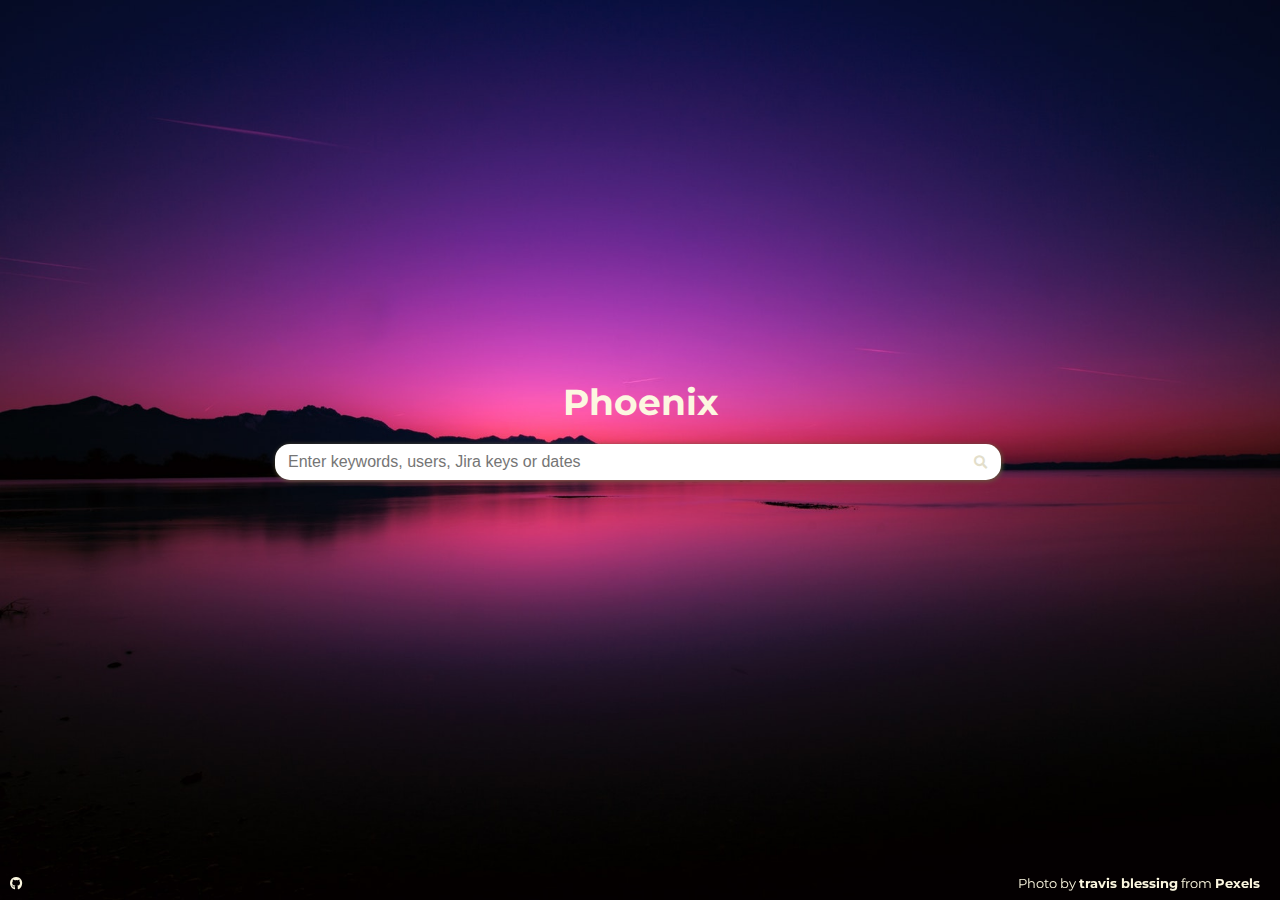
==== index.html @ 015c5f41 "[wip] prototype" ====
<!DOCTYPE html>
<html>
<head>
    <meta http-equiv="Content-Type" content="text/html; charset=utf-8" />
    <title>Phoenix</title>
    <script src="view/jquery-3.4.1.min.js" type="text/javascript"></script>
    <script src="view/phoenix.js" type="text/javascript"></script>
    <link rel="stylesheet" href="view/phoenix.css">
    <link rel="stylesheet" href="view/fontawesome-free-5.11.2-web/css/all.css">
    <link href="https://fonts.googleapis.com/css?family=Montserrat&display=swap" rel="stylesheet">
</head>
<body>

    <form id="search" class="center" action="list.html" method="GET" autocomplete="off">
        <h1>Phoenix</h1>
        <input type="text" name="keywords" id="keywords" placeholder="Enter keywords, users, Jira keys or dates" value="" />
        <button type="submit" class="fa fa-search"></button>
    </form>

    <div id="phoenix-info"><a href="https://github.com/Skadisson/phoenix/issues" target="_blank" title="report a bug"><span class="fab fa-github">&nbsp;</span></a></div>
    <div id="image-copyright"><a href="https://www.pexels.com/photo/calm-body-of-water-1363876/" target="_blank">Photo by <b>travis blessing</b> from <b>Pexels</b></a></div>

</body>
</html>
---- view/phoenix.css ----
/* Color Theme Swatches in Hex */
.Petrus-1-hex { color: #5DC4DC; }
.Petrus-2-hex { color: #635C3B; }
.Petrus-3-hex { color: #F1B94A; }
.Petrus-4-hex { color: #14121F; }
.Petrus-5-hex { color: #FCF7E0; }

/* Color Theme Swatches in RGBA */
.Petrus-1-rgba { color: rgba(93, 196, 220, 1); }
.Petrus-2-rgba { color: rgba(99, 92, 59, 1); }
.Petrus-3-rgba { color: rgba(241, 185, 74, 1); }
.Petrus-4-rgba { color: rgba(20, 18, 31, 1); }
.Petrus-5-rgba { color: rgba(252, 247, 224, 1); }

/* Color Theme Swatches in HSLA */
.Petrus-1-hsla { color: hsla(191, 64, 61, 1); }
.Petrus-2-hsla { color: hsla(49, 25, 30, 1); }
.Petrus-3-hsla { color: hsla(39, 85, 61, 1); }
.Petrus-4-hsla { color: hsla(249, 26, 9, 1); }
.Petrus-5-hsla { color: hsla(49, 82, 93, 1); }

/* Color Theme Swatches in Hex */
.Petrus-Dark-1-hex { color: #F1ECDF; }
.Petrus-Dark-2-hex { color: #652A8C; }
.Petrus-Dark-3-hex { color: #271959; }
.Petrus-Dark-4-hex { color: #070E26; }
.Petrus-Dark-5-hex { color: #E94792; }

/* Color Theme Swatches in RGBA */
.Petrus-Dark-1-rgba { color: rgba(241, 236, 223, 1); }
.Petrus-Dark-2-rgba { color: rgba(101, 42, 140, 1); }
.Petrus-Dark-3-rgba { color: rgba(39, 25, 89, 1); }
.Petrus-Dark-4-rgba { color: rgba(7, 14, 38, 1); }
.Petrus-Dark-5-rgba { color: rgba(233, 71, 146, 1); }

/* Color Theme Swatches in HSLA */
.Petrus-Dark-1-hsla { color: hsla(43, 39, 90, 1); }
.Petrus-Dark-2-hsla { color: hsla(276, 53, 35, 1); }
.Petrus-Dark-3-hsla { color: hsla(253, 56, 22, 1); }
.Petrus-Dark-4-hsla { color: hsla(226, 68, 8, 1); }
.Petrus-Dark-5-hsla { color: hsla(332, 78, 59, 1); }

body {
    background-color:white;
    background-image:url(calm-body-of-water-1363876.jpg);
    background-size:cover;
    background-attachment: fixed;
    font-family: 'Montserrat', sans-serif;
    color: #FCF7E0;
}
a, a:active, a:link, a:visited, a:hover {
    color:#FCF7E0;
    text-decoration:none;
}
h1 {
    width:100%;
    text-align:center;
    font-size:36px;
    line-height:36px;
}
form {
    width:800px;
    height:180px;
    position:absolute;
    left:50%;
    margin-left:-400px;
    top:20px;
    display:block;
    text-align:center;
}
form.center {
    top:50%;
    margin-top:-90px;
}
button[type=submit] {
    margin-left: -50px;
    width: 50px;
    border: none;
    background: transparent;
    color:#E3DECA;
}
input[type=text] {
    border:none;
    border-color:#ccc;
    border-radius:15px;
    height:20px;
    width:700px;
    padding:8px 13px;
    outline-width: 0;
    font-size:16px;
    line-height:18px;
    color:#635C3B;
    box-shadow: 1px 1px 5px #635C3B;
}
.cards {
    position: absolute;
    left:50%;
    margin-left:-400px;
    top:200px;
    display: flex;
    flex-direction: row;
    flex-wrap: wrap;
    width: 800px;
    border: 1px solid black;
    background: darkgrey;
}
.card {
    flex-grow: 1;
    border: 1px solid black;
    width: 200px;
    min-height:200px;
    margin: 10px;
    padding: 5px;
    background: white;
}
#image-copyright {
    position:fixed;
    bottom:10px;
    right:20px;
    font-size:13px;
    line-height:14px;
    text-align:right;
}
#phoenix-info {
    position:fixed;
    bottom:10px;
    left:10px;
    font-size:13px;
    line-height:14px;
    text-align:left;
}
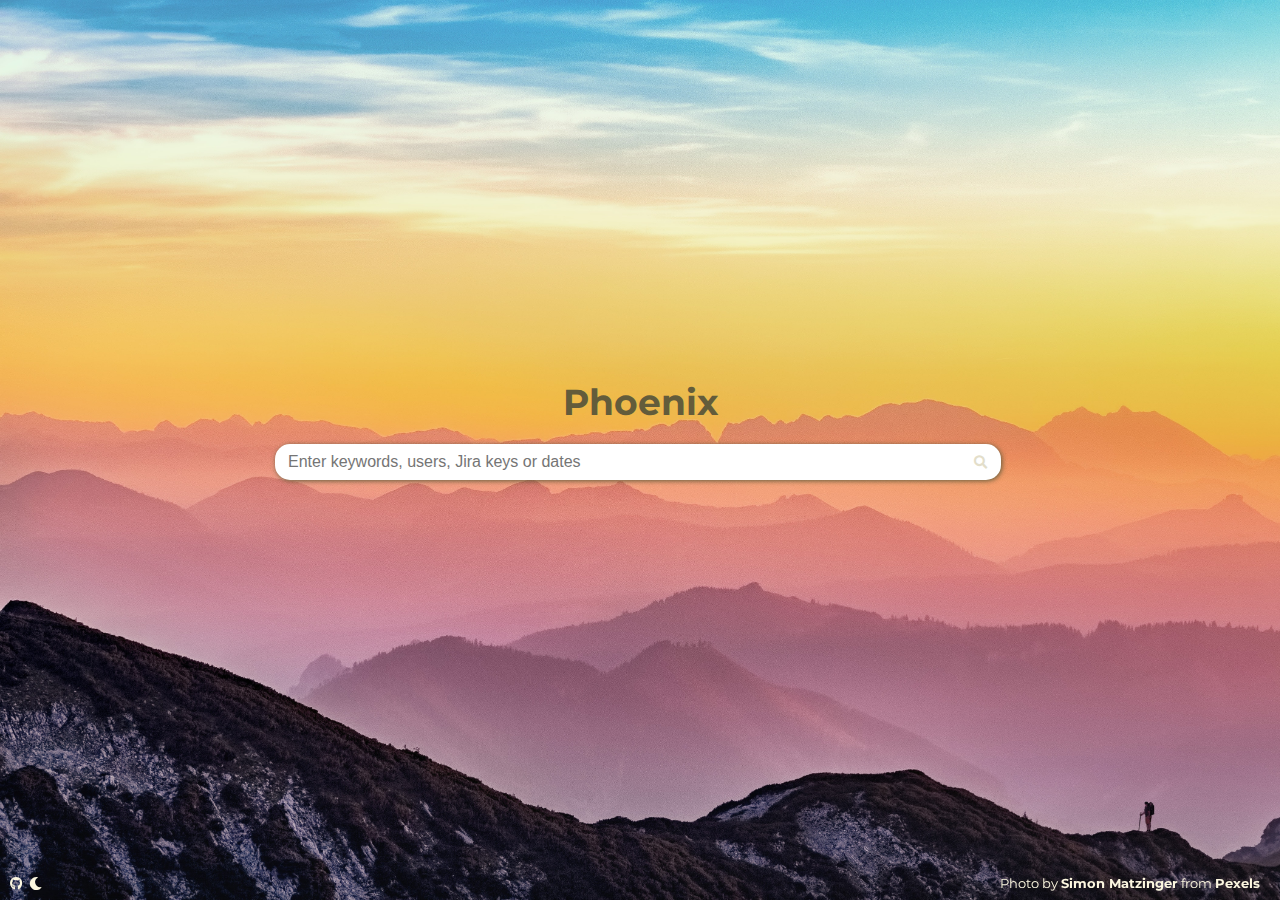
==== commit 57beff45: "[wip] prototype" ====
--- a/index.html
+++ b/index.html
@@ -9,16 +9,17 @@
     <link rel="stylesheet" href="view/fontawesome-free-5.11.2-web/css/all.css">
     <link href="https://fonts.googleapis.com/css?family=Montserrat&display=swap" rel="stylesheet">
 </head>
-<body>
+<body class="color-text">
 
     <form id="search" class="center" action="list.html" method="GET" autocomplete="off">
-        <h1>Phoenix</h1>
+        <h1 class="color-murky">Phoenix</h1>
         <input type="text" name="keywords" id="keywords" placeholder="Enter keywords, users, Jira keys or dates" value="" />
         <button type="submit" class="fa fa-search"></button>
     </form>
 
-    <div id="phoenix-info"><a href="https://github.com/Skadisson/phoenix/issues" target="_blank" title="report a bug"><span class="fab fa-github">&nbsp;</span></a></div>
-    <div id="image-copyright"><a href="https://www.pexels.com/photo/calm-body-of-water-1363876/" target="_blank">Photo by <b>travis blessing</b> from <b>Pexels</b></a></div>
+    <div id="phoenix-info"><a href="https://github.com/Skadisson/phoenix/issues" class="color-constantly-bright" target="_blank" title="report a bug"><span class="fab fa-github">&nbsp;</span></a> <a href="javascript:return false;" target="_blank" class="color-constantly-bright" title="toggle dark mode" onclick="phoenix.darkmode();return false;"><span class="fas fa-moon">&nbsp;</span></a></div>
+    <div id="image-copyright"><a href="https://www.pexels.com/photo/silhouette-of-mountains-1323550/" class="color-constantly-bright" target="_blank">Photo by <b>Simon Matzinger</b> from <b>Pexels</b></a></div>
+    <div id="image-copyright-dark"><a href="https://www.pexels.com/photo/calm-body-of-water-1363876/" class="color-constantly-bright" target="_blank">Photo by <b>travis blessing</b> from <b>Pexels</b></a></div>
 
 </body>
 </html>--- a/view/phoenix.css
+++ b/view/phoenix.css
@@ -1,55 +1,33 @@
-/* Color Theme Swatches in Hex */
-.Petrus-1-hex { color: #5DC4DC; }
-.Petrus-2-hex { color: #635C3B; }
-.Petrus-3-hex { color: #F1B94A; }
-.Petrus-4-hex { color: #14121F; }
-.Petrus-5-hex { color: #FCF7E0; }
+.color-constantly-bright { color: #FCF7E0; }
+.dark .color-constantly-bright { color: #F1ECDF; }
 
-/* Color Theme Swatches in RGBA */
-.Petrus-1-rgba { color: rgba(93, 196, 220, 1); }
-.Petrus-2-rgba { color: rgba(99, 92, 59, 1); }
-.Petrus-3-rgba { color: rgba(241, 185, 74, 1); }
-.Petrus-4-rgba { color: rgba(20, 18, 31, 1); }
-.Petrus-5-rgba { color: rgba(252, 247, 224, 1); }
+/* Default Theme */
+.color-strong { color: #5DC4DC; }
+.color-murky { color: #635C3B; }
+.color-middling { color: #F1B94A; }
+.color-dark { color: #14121F; }
+.color-bright { color: #FCF7E0; }
+.background { background-color: #FCF7E0; }
 
-/* Color Theme Swatches in HSLA */
-.Petrus-1-hsla { color: hsla(191, 64, 61, 1); }
-.Petrus-2-hsla { color: hsla(49, 25, 30, 1); }
-.Petrus-3-hsla { color: hsla(39, 85, 61, 1); }
-.Petrus-4-hsla { color: hsla(249, 26, 9, 1); }
-.Petrus-5-hsla { color: hsla(49, 82, 93, 1); }
-
-/* Color Theme Swatches in Hex */
-.Petrus-Dark-1-hex { color: #F1ECDF; }
-.Petrus-Dark-2-hex { color: #652A8C; }
-.Petrus-Dark-3-hex { color: #271959; }
-.Petrus-Dark-4-hex { color: #070E26; }
-.Petrus-Dark-5-hex { color: #E94792; }
-
-/* Color Theme Swatches in RGBA */
-.Petrus-Dark-1-rgba { color: rgba(241, 236, 223, 1); }
-.Petrus-Dark-2-rgba { color: rgba(101, 42, 140, 1); }
-.Petrus-Dark-3-rgba { color: rgba(39, 25, 89, 1); }
-.Petrus-Dark-4-rgba { color: rgba(7, 14, 38, 1); }
-.Petrus-Dark-5-rgba { color: rgba(233, 71, 146, 1); }
-
-/* Color Theme Swatches in HSLA */
-.Petrus-Dark-1-hsla { color: hsla(43, 39, 90, 1); }
-.Petrus-Dark-2-hsla { color: hsla(276, 53, 35, 1); }
-.Petrus-Dark-3-hsla { color: hsla(253, 56, 22, 1); }
-.Petrus-Dark-4-hsla { color: hsla(226, 68, 8, 1); }
-.Petrus-Dark-5-hsla { color: hsla(332, 78, 59, 1); }
+/* Dark Theme */
+.dark .color-strong { color: #271959; }
+.dark .color-murky { color: #E94792; }
+.dark .color-middling { color: #652A8C; }
+.dark .color-dark { color: #F1ECDF; }
+.dark .color-bright { color: #070E26; }
+.dark .background { background-color: #271959; }
 
 body {
     background-color:white;
-    background-image:url(calm-body-of-water-1363876.jpg);
+    background-image:url(austria-dawn-desktop-backgrounds-1323550.jpg);
     background-size:cover;
     background-attachment: fixed;
     font-family: 'Montserrat', sans-serif;
-    color: #FCF7E0;
+}
+body.dark {
+    background-image:url(calm-body-of-water-1363876.jpg);
 }
 a, a:active, a:link, a:visited, a:hover {
-    color:#FCF7E0;
     text-decoration:none;
 }
 h1 {
@@ -101,19 +79,18 @@
     flex-direction: row;
     flex-wrap: wrap;
     width: 800px;
-    border: 1px solid black;
-    background: darkgrey;
 }
 .card {
     flex-grow: 1;
-    border: 1px solid black;
     width: 200px;
     min-height:200px;
     margin: 10px;
-    padding: 5px;
-    background: white;
+    padding: 10px 15px;
+    border-radius: 5px;
+    box-shadow: 1px 1px 3px #635C3B;
 }
-#image-copyright {
+#image-copyright,
+#image-copyright-dark {
     position:fixed;
     bottom:10px;
     right:20px;
@@ -128,4 +105,13 @@
     font-size:13px;
     line-height:14px;
     text-align:left;
+}
+body #image-copyright-dark {
+    display:none;
+}
+body.dark #image-copyright-dark {
+    display:inline;
+}
+body.dark #image-copyright {
+    display:none;
 }